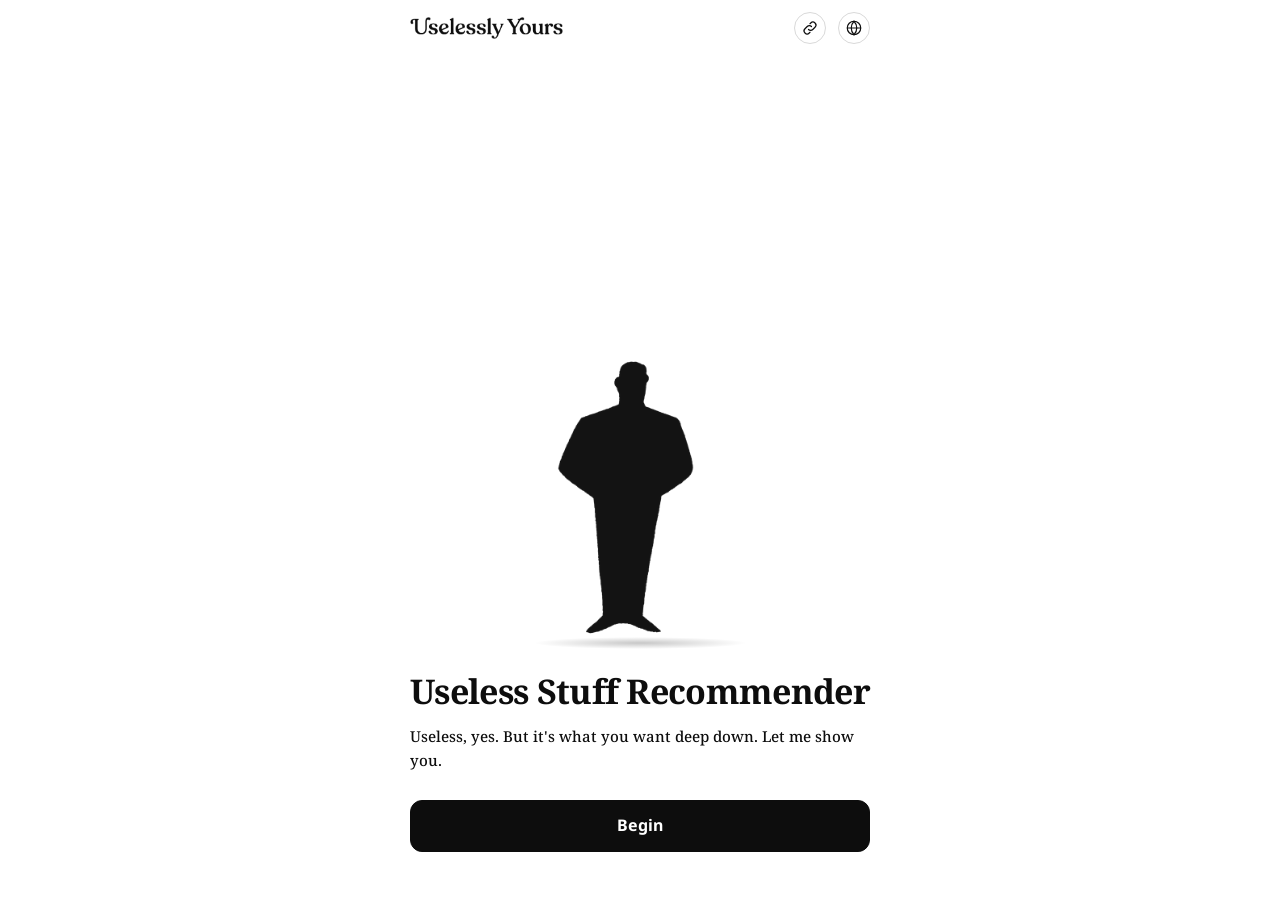
==== index.html @ a5d09539 "Add Uselessly Yours quiz site Co-Authored-By: Claude Opus 5.5 <noreply@anthropic.com> Claude-Session" ====
<!doctype html>
<html lang="ko">
<head>
<meta charset="utf-8">
<meta name="viewport" content="width=device-width, initial-scale=1, viewport-fit=cover">
<title>Uselessly Yours</title>
<meta property="og:title" content="Uselessly Yours">
<meta name="description" content="쓸데없지만 당신이 마음 깊은 곳에서 원하는 것을 알려드립니다.">
<link rel="preconnect" href="https://fonts.googleapis.com">
<link rel="preconnect" href="https://fonts.gstatic.com" crossorigin>
<link rel="stylesheet" href="https://fonts.googleapis.com/css2?family=Noto+Sans+KR:wght@400;500;700&family=Noto+Serif+KR:wght@500;700&family=Noto+Sans:wght@400;500;700&family=Noto+Serif:wght@500;700&family=Noto+Sans+SC:wght@400;500;700&family=Noto+Serif+SC:wght@500;700&family=Noto+Sans+JP:wght@400;500;700&family=Noto+Serif+JP:wght@500;700&display=swap">
<link rel="stylesheet" href="style.css">
</head>
<body>
<main class="app" id="app"></main>
<script src="data.js"></script>
<script src="engine.js"></script>
<script src="app.js"></script>
</body>
</html>
---- style.css ----
/* 취향 집사 — 모바일 우선. 색과 글꼴은 :root 토큰에서만 바꿉니다. */
:root {
  --bg: #ffffff;
  --panel: #ffffff;
  --line: #d9d9d9;
  --ink: #0d0d0d;
  --muted: #6b6b6b;
  --gold: #0d0d0d;      /* 포인트색: 흑백 디자인이라 검정 */
  --gold-ink: #ffffff;
  --serif: "Noto Serif KR", "Nanum Myeongjo", "Apple SD Gothic Neo", serif;
  --sans: "Noto Sans KR", "Apple SD Gothic Neo", "Malgun Gothic", system-ui, sans-serif;
  color-scheme: light;
}

* { box-sizing: border-box; }
html, body { min-height: 100%; }
body {
  margin: 0;
  background: var(--bg);
  color: var(--ink);
  font: 400 16px/1.6 var(--sans);
  padding-left: max(16px, env(safe-area-inset-left, 0px));
  padding-right: max(16px, env(safe-area-inset-right, 0px));
  padding-block: 12px 20px;
  word-break: keep-all;
  overflow-wrap: break-word;
  -webkit-text-size-adjust: 100%;
}
button { font: inherit; color: inherit; cursor: pointer; }
:focus-visible { outline: 3px solid var(--gold); outline-offset: 3px; }

.app {
  max-width: 460px;
  min-height: calc(100dvh - 32px);
  margin: 0 auto;
  display: flex;
  flex-direction: column;
  gap: 14px;
  padding-bottom: 28px;
}
.top {
  display: flex; align-items: center; justify-content: space-between; gap: 12px;
  min-height: 32px;
}
.brand { font: 700 15px/1 var(--serif); letter-spacing: .06em; color: var(--ink); }
.brand small { font: 400 12px var(--sans); color: var(--muted); letter-spacing: .04em; margin-left: 6px; }
.langwrap { position: relative; }
.mute.globe { display: inline-flex; align-items: center; justify-content: center; width: 32px; padding: 0; }
.langmenu { position: absolute; right: 0; top: calc(100% + 6px); z-index: 10; min-width: 140px; background: var(--bg); border: 1px solid var(--ink); border-radius: 12px; padding: 6px; display: flex; flex-direction: column; }
.langmenu[hidden] { display: none; }
.langmenu button { border: 0; background: none; text-align: left; padding: 10px 12px; min-height: 40px; border-radius: 8px; font: 400 14px/1 var(--sans); }
.langmenu button[aria-current="true"] { font-weight: 700; background: #f2f2f2; }
.top select {
  background: var(--panel); color: var(--ink); border: 1px solid var(--line);
  border-radius: 8px; padding: 4px 8px; font: inherit; font-size: 13px;
}
.topr { display: flex; align-items: center; gap: 12px; }
.mute { border: 1px solid var(--line); background: var(--bg); border-radius: 999px; padding: 4px 12px; font-size: 12.5px; color: var(--ink); min-height: 32px; }
.count { display: block; margin-bottom: 4px; font: 400 13px/1.4 var(--sans); color: var(--muted); letter-spacing: .04em; }

.stage {
  position: relative;
  flex: none;
  height: 250px;
  margin-top: auto;
}
.stage::after {
  content: ""; position: absolute; bottom: 0; left: 50%; translate: -50% 0;
  width: 46%; height: 12px; border-radius: 50%;
  background: radial-gradient(closest-side, rgb(0 0 0 / .22), transparent);
}
.butler { position: absolute; bottom: 0; left: 0; right: 0; margin: 0 auto; height: 100%; width: auto; max-width: 100%; object-fit: contain; object-position: 50% 100%; animation: bob 5s ease-in-out infinite; transform-origin: 50% 100%; }
@keyframes bob { 50% { transform: translateY(-5px); } }
.intro { flex: 1; display: flex; flex-direction: column; justify-content: center; gap: 22px; }
.intro .stage { flex: none; height: min(34dvh, 300px); min-height: 200px; }
.silhouette .butler { filter: brightness(0); opacity: .92; animation: none; }
.stage.enter .butler { animation: enter 1.4s cubic-bezier(.2,.7,.2,1) both, bob 5s ease-in-out 1.4s infinite; }
.stage.enter::after { animation: fadein 1.4s ease both; }
@keyframes enter { from { opacity: 0; transform: translateY(28px); } to { opacity: 1; transform: none; } }
@keyframes fadein { from { opacity: 0; } to { opacity: 1; } }
.stage.big { flex: none; height: min(50dvh, 440px); max-height: none; }

.bubble {
  background: var(--panel);
  border: 1px solid var(--ink);
  border-radius: 14px;
  padding: 18px 18px 20px;
  font: 500 clamp(18px, 5vw, 21px)/1.65 var(--serif);
  text-wrap: pretty;
  min-height: 7.5em;
}
.bubble .lead { display: block; color: var(--muted); font: 400 13px/1.4 var(--sans); letter-spacing: .06em; margin-bottom: 6px; }
.bubble.guess .prod { display: block; margin-top: 4px; text-decoration: underline; text-decoration-thickness: 2px; text-underline-offset: 6px; }

.app > .answers { margin-bottom: auto; }
.answers { display: grid; grid-template-columns: 1fr 1fr; gap: 10px; }
.btn {
  min-height: 52px; border-radius: 12px; border: 1px solid var(--line);
  background: transparent; padding: 10px 14px; font-weight: 500;
  transition: transform .12s ease, background .12s ease;
}
.btn:active { transform: scale(.98); }
.btn.primary { background: var(--gold); color: var(--gold-ink); border-color: var(--gold); font-weight: 700; }
.btn.strong { border-color: var(--ink); background: var(--bg); }
.btn.ghost { min-height: 44px; color: var(--muted); font-size: 14px; }
.btn.wide { grid-column: 1 / -1; }
.btn.link { border: 0; min-height: 40px; color: var(--muted); font-size: 13px; text-decoration: underline; text-underline-offset: 3px; }
a.btn { display: flex; align-items: center; justify-content: center; text-decoration: none; text-align: center; }

.card {
  background: var(--panel); border: 1px solid var(--ink); border-radius: 14px;
  padding: 20px 18px; display: flex; flex-direction: column; gap: 10px;
}
.card .lead { color: var(--muted); font-size: 13px; letter-spacing: .06em; }
.card h2 { margin: 0; font: 700 clamp(22px, 6.4vw, 27px)/1.35 var(--serif); text-wrap: balance; }
.card .why { margin: 0; font: 400 16px/1.7 var(--serif); }
.card .price { color: var(--muted); font-size: 14px; }
.pimg { width: 100%; max-height: 300px; object-fit: contain; border-radius: 10px; background: var(--bg); }
.also { display: flex; flex-direction: column; gap: 8px; }
.also h3 { margin: 6px 0 0; font: 500 14px/1.4 var(--sans); color: var(--muted); }
.also a {
  display: flex; justify-content: space-between; align-items: center; gap: 12px;
  border: 1px solid var(--line); border-radius: 12px; padding: 12px 14px; color: inherit; text-decoration: none;
  font: 500 15px/1.4 var(--serif); min-height: 52px;
}
.also a span:last-child { color: var(--ink); flex: none; font: 500 13px var(--sans); }
.actions { display: grid; grid-template-columns: 1fr 1fr; gap: 10px; }
.note { font-size: 12.5px; line-height: 1.6; color: var(--muted); margin: 4px 0 0; }
.toast { font-size: 13px; color: var(--ink); min-height: 20px; margin: 0; }
.intro-title { margin: 0 0 12px; font: 700 clamp(26px, 8.6vw, 42px)/1.2 var(--serif); letter-spacing: -.02em; white-space: nowrap; }
.intro-lead { margin: 0 0 6px; font: 500 15px/1.6 var(--serif); }
.intro-sub { margin: 0; color: var(--muted); font-size: 13.5px; line-height: 1.7; }

.stage.think { margin-top: 0; flex: 1 1 auto; height: auto; min-height: 250px; max-height: 470px; }
.stage.think .butler { height: calc(100% - 120px); }
.stage.think .butler { animation: none; }
.thought { position: absolute; top: 4px; left: 50%; width: 50%; height: auto; overflow: visible; }
.thought .ol circle { fill: var(--ink); }
.thought .fl circle, .thought .fl rect { fill: var(--bg); }
.thought .dots-trail circle { fill: var(--bg); stroke: var(--ink); stroke-width: 3; transform-box: fill-box; transform-origin: center; opacity: 0; animation: pop .45s ease-out forwards; }
.thought .t1 { animation-delay: .3s; } .thought .t2 { animation-delay: .8s; } .thought .t3 { animation-delay: 1.3s; }
.thought .cloud { transform-box: fill-box; transform-origin: 8% 90%; opacity: 0; animation: grow 1.3s cubic-bezier(.2,.8,.2,1) 1.9s forwards; }
.thought .ell circle { fill: var(--ink); animation: blink 1s ease-in-out infinite; }
.thought .ell circle:nth-child(2) { animation-delay: .2s; } .thought .ell circle:nth-child(3) { animation-delay: .4s; }
@keyframes pop { from { opacity: 0; transform: scale(.2); } to { opacity: 1; transform: scale(1); } }
@keyframes grow { 0% { opacity: 0; transform: scale(.15); } 60% { opacity: 1; transform: scale(1.06); } 100% { opacity: 1; transform: scale(1); } }
@keyframes blink { 50% { opacity: .2; } }
@media (prefers-reduced-motion: reduce) {
  .thought .dots-trail circle, .thought .cloud { animation: none; opacity: 1; }
  .thought .ell circle { animation: none; }
  .butler, .stage.enter .butler, .stage.enter::after { animation: none; }
  .btn { transition: none; }
}

/* 언어별 글꼴과 줄바꿈 */
:root[lang="en"], :root[lang="es"] {
  --serif: "Noto Serif", Georgia, "Times New Roman", serif;
  --sans: "Noto Sans", system-ui, -apple-system, "Segoe UI", sans-serif;
}
:root[lang="zh"] {
  --serif: "Noto Serif SC", "Songti SC", "SimSun", serif;
  --sans: "Noto Sans SC", "PingFang SC", "Microsoft YaHei", system-ui, sans-serif;
}
:root[lang="ja"] {
  --serif: "Noto Serif JP", "Hiragino Mincho ProN", "Yu Mincho", serif;
  --sans: "Noto Sans JP", "Hiragino Sans", "Yu Gothic", system-ui, sans-serif;
}
:root:not([lang="ko"]) body { word-break: normal; }
:root:not([lang="ko"]) .bubble { letter-spacing: 0; }

.toast { position: fixed; left: 50%; bottom: max(28px, env(safe-area-inset-bottom, 0px)); translate: -50% 12px; opacity: 0; pointer-events: none; background: var(--ink); color: #fff; padding: 11px 20px; border-radius: 999px; font: 500 14px/1 var(--sans); transition: opacity .2s ease, translate .2s ease; z-index: 20; }
.toast.on { opacity: 1; translate: -50% 0; }

.brand img { display: block; height: 22px; width: auto; }
.bubble strong { font-weight: 700; }
.bubble .gap { display: block; height: 8px; }

.answers.choice { grid-template-columns: 1fr; }
.answers.choice .btn { text-align: left; padding: 12px 16px; line-height: 1.45; }
.answers.choice .btn.ghost { min-height: 40px; text-align: center; color: var(--muted); border: 0; font-size: 14px; text-decoration: underline; text-underline-offset: 3px; }

.stage.compact { height: 190px; }
.rel { display: grid; gap: 10px; }
.relcard { border: 1px solid var(--line); border-radius: 12px; padding: 12px 14px; display: flex; flex-direction: column; gap: 3px; animation: fadein .7s ease 2.4s both; }
.relcard .rl { font: 400 12px var(--sans); color: var(--muted); letter-spacing: .04em; }
.relcard strong { font: 700 19px/1.3 var(--serif); }
.relcard .rn { font: 400 13px/1.5 var(--sans); color: var(--muted); }
.found { margin: 10px 0 0; text-align: center; font: 700 30px/1.2 var(--serif); letter-spacing: -.01em; animation: fadein .7s ease 2.8s both; }
.leadline { margin: 4px 0 0; text-align: center; font: 500 16px/1.6 var(--serif); animation: fadein .7s ease 3s both; }
.hold { opacity: 0; pointer-events: none; transition: opacity .6s ease; }
.hold .relcard { animation: none; }
.hold .rel { margin-bottom: 12px; }
.hold.show { opacity: 1; pointer-events: auto; }
.leadline.plain { animation: none; margin: 4px 0 10px; }
.answers.late { animation: fadein .7s ease 3.2s both; }
.friendline { margin: 14px 0 0; padding: 12px 14px; border: 1px solid var(--ink); border-radius: 12px; font: 500 15px/1.6 var(--serif); }
.cmp { border: 1px solid var(--ink); border-radius: 14px; padding: 16px 18px; display: flex; flex-direction: column; gap: 6px; }
.cmp h3 { margin: 0; font: 700 15px var(--sans); }
.cmp p { margin: 0; font: 500 15px/1.6 var(--serif); }
.cardwrap { display: flex; flex-direction: column; gap: 10px; }
.cardimg { width: 100%; height: auto; border: 1px solid var(--line); border-radius: 12px; display: block; }
#secret[hidden] { display: none; }
@media (prefers-reduced-motion: reduce) { .relcard, .found, .leadline, .answers.late { animation: none; } }

.prog { height: 4px; background: #e8e8e8; border-radius: 2px; margin: 0 0 14px; overflow: hidden; }
.prog i { display: block; height: 100%; background: var(--ink); border-radius: 2px; transition: width .5s ease; }
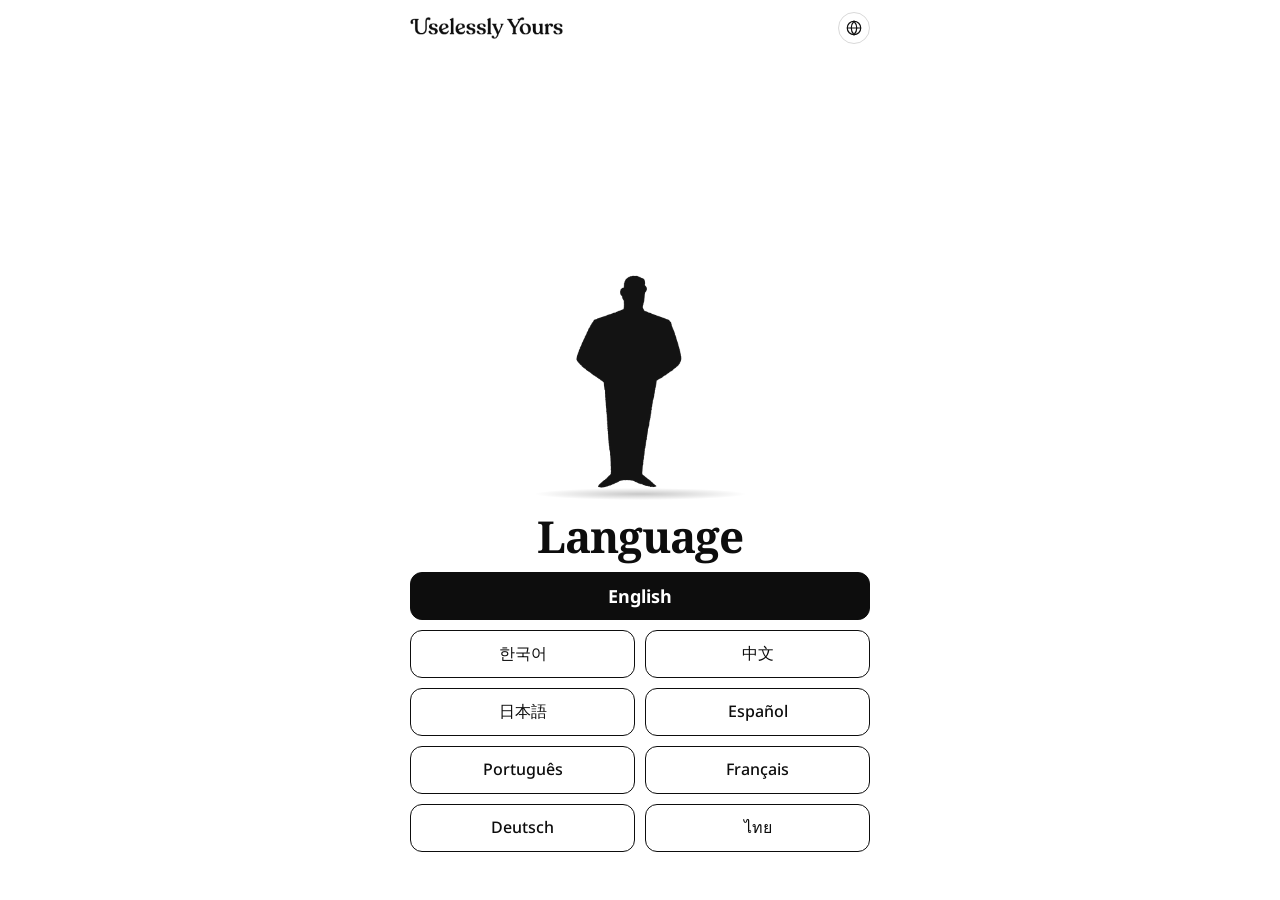
==== commit acc94323: "Add Portuguese (BR), French, German and Thai Full translation of strings, questions, traits, needs a" ====
--- a/index.html
+++ b/index.html
@@ -8,7 +8,7 @@
 <meta name="description" content="쓸데없지만 당신이 마음 깊은 곳에서 원하는 것을 알려드립니다.">
 <link rel="preconnect" href="https://fonts.googleapis.com">
 <link rel="preconnect" href="https://fonts.gstatic.com" crossorigin>
-<link rel="stylesheet" href="https://fonts.googleapis.com/css2?family=Noto+Sans+KR:wght@400;500;700&family=Noto+Serif+KR:wght@500;700&family=Noto+Sans:wght@400;500;700&family=Noto+Serif:wght@500;700&family=Noto+Sans+SC:wght@400;500;700&family=Noto+Serif+SC:wght@500;700&family=Noto+Sans+JP:wght@400;500;700&family=Noto+Serif+JP:wght@500;700&display=swap">
+<link rel="stylesheet" href="https://fonts.googleapis.com/css2?family=Noto+Sans+KR:wght@400;500;700&family=Noto+Serif+KR:wght@500;700&family=Noto+Sans:wght@400;500;700&family=Noto+Serif:wght@500;700&family=Noto+Sans+SC:wght@400;500;700&family=Noto+Serif+SC:wght@500;700&family=Noto+Sans+JP:wght@400;500;700&family=Noto+Serif+JP:wght@500;700&family=Noto+Sans+Thai:wght@400;500;700&family=Noto+Serif+Thai:wght@500;700&display=swap">
 <link rel="stylesheet" href="style.css">
 </head>
 <body>
--- a/style.css
+++ b/style.css
@@ -7,8 +7,8 @@
   --muted: #6b6b6b;
   --gold: #0d0d0d;      /* 포인트색: 흑백 디자인이라 검정 */
   --gold-ink: #ffffff;
-  --serif: "Noto Serif KR", "Nanum Myeongjo", "Apple SD Gothic Neo", serif;
-  --sans: "Noto Sans KR", "Apple SD Gothic Neo", "Malgun Gothic", system-ui, sans-serif;
+  --serif: "Noto Serif KR", "Noto Serif Thai", "Nanum Myeongjo", "Apple SD Gothic Neo", serif;
+  --sans: "Noto Sans KR", "Noto Sans Thai", "Apple SD Gothic Neo", "Malgun Gothic", system-ui, sans-serif;
   color-scheme: light;
 }
 
@@ -100,6 +100,7 @@
   transition: transform .12s ease, background .12s ease;
 }
 .btn:active { transform: scale(.98); }
+.btn:not(.primary):not(.ghost):not(.link):active { background: var(--ink); border-color: var(--ink); color: var(--bg); }
 .btn.primary { background: var(--gold); color: var(--gold-ink); border-color: var(--gold); font-weight: 700; }
 .btn.strong { border-color: var(--ink); background: var(--bg); }
 .btn.ghost { min-height: 44px; color: var(--muted); font-size: 14px; }
@@ -185,14 +186,14 @@
 .relcard .rl { font: 400 12px var(--sans); color: var(--muted); letter-spacing: .04em; }
 .relcard strong { font: 700 19px/1.3 var(--serif); }
 .relcard .rn { font: 400 13px/1.5 var(--sans); color: var(--muted); }
-.found { margin: 10px 0 0; text-align: center; font: 700 30px/1.2 var(--serif); letter-spacing: -.01em; animation: fadein .7s ease 2.8s both; }
-.leadline { margin: 4px 0 0; text-align: center; font: 500 16px/1.6 var(--serif); animation: fadein .7s ease 3s both; }
+.found { margin: 10px 0 0; text-align: center; font: 700 30px/1.2 var(--serif); letter-spacing: -.01em; animation: fadein .4s ease 1.1s both; }
+.leadline { margin: 4px 0 0; text-align: center; font: 500 16px/1.6 var(--serif); animation: fadein .4s ease 1.3s both; }
 .hold { opacity: 0; pointer-events: none; transition: opacity .6s ease; }
 .hold .relcard { animation: none; }
 .hold .rel { margin-bottom: 12px; }
 .hold.show { opacity: 1; pointer-events: auto; }
 .leadline.plain { animation: none; margin: 4px 0 10px; }
-.answers.late { animation: fadein .7s ease 3.2s both; }
+.answers.late { animation: fadein .4s ease 1.5s both; }
 .friendline { margin: 14px 0 0; padding: 12px 14px; border: 1px solid var(--ink); border-radius: 12px; font: 500 15px/1.6 var(--serif); }
 .cmp { border: 1px solid var(--ink); border-radius: 14px; padding: 16px 18px; display: flex; flex-direction: column; gap: 6px; }
 .cmp h3 { margin: 0; font: 700 15px var(--sans); }
@@ -204,3 +205,18 @@
 
 .prog { height: 4px; background: #e8e8e8; border-radius: 2px; margin: 0 0 14px; overflow: hidden; }
 .prog i { display: block; height: 100%; background: var(--ink); border-radius: 2px; transition: width .5s ease; }
+.btn.shopt.on { background: var(--gold); border-color: var(--gold); color: var(--gold-ink); font-weight: 700; }
+.btn.shopt.on::before { content: "✓ "; }
+.bubble.long { font-size: clamp(15px, 4.2vw, 17px); line-height: 1.75; min-height: 0; }
+.bubble.long .gap { height: 6px; }
+.card .lead.need { color: var(--ink); font: 600 clamp(16px, 4.4vw, 18px)/1.5 var(--serif); letter-spacing: 0; margin-bottom: 10px; }
+.card .lead.need { display: block; }
+.langscreen { gap: 18px; }
+.lang-title { margin: 0; text-align: center; font: 700 clamp(34px, 11vw, 52px)/1.1 var(--serif); letter-spacing: -.02em; }
+.langscreen .answers.choice .btn { text-align: center; font-size: 17px; }
+.langscreen .answers.choice { grid-template-columns: 1fr 1fr; gap: 10px; }
+.langscreen .answers.choice .btn { min-height: 48px; padding: 8px 10px; font-size: 16px; }
+.langscreen .answers.choice .btn.primary { grid-column: 1 / -1; font-size: 18px; }
+.langscreen { gap: 12px; }
+.langscreen.intro .stage { height: min(26dvh, 240px); min-height: 130px; }
+.lang-title { font-size: clamp(30px, 9vw, 44px); }
